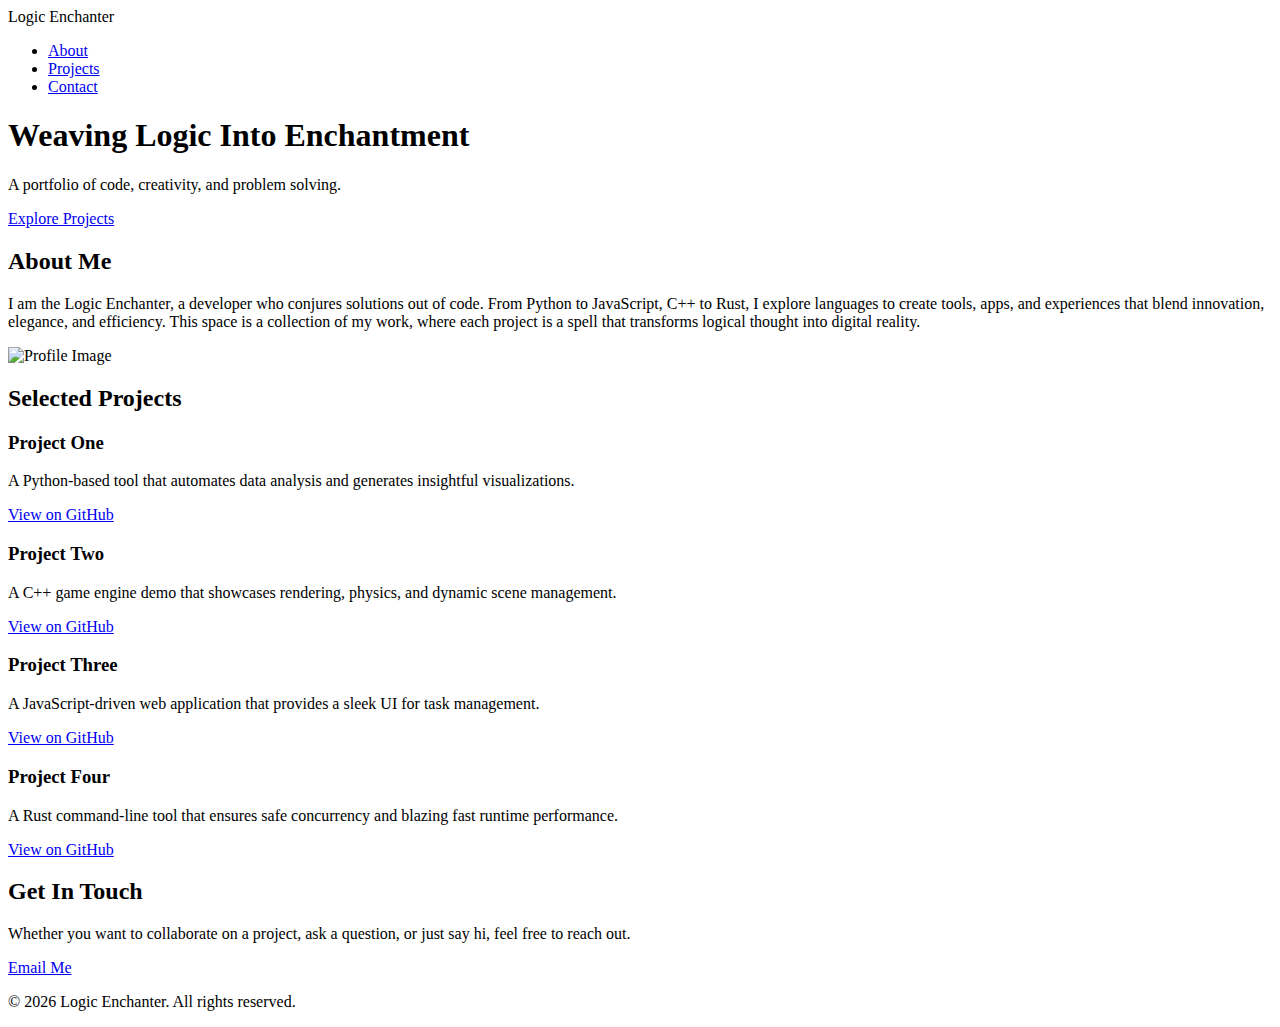
==== index.html @ b15a751e "Create index.html" ====
<!DOCTYPE html>
<html lang="en">
<head>
    <meta charset="UTF-8" />
    <meta name="description" content="Logic Enchanter - A Portfolio of Magical Code and Projects" />
    <meta name="viewport" content="width=device-width, initial-scale=1.0" />
    <title>Logic Enchanter</title>
    <link rel="stylesheet" href="style.css" />
    <!-- Example of Google Fonts -->
    <link rel="preconnect" href="https://fonts.googleapis.com" />
    <link rel="preconnect" href="https://fonts.gstatic.com" crossorigin />
    <link 
      href="https://fonts.googleapis.com/css2?family=Montserrat:wght@300;400;600;700&family=Source+Code+Pro:wght@400;600&display=swap" 
      rel="stylesheet"
    />
</head>
<body>
    <header>
        <nav>
            <div class="logo">Logic Enchanter</div>
            <div class="menu-toggle" id="mobile-menu">
                <div class="bar"></div>
            </div>
            <ul class="nav-list">
                <li><a href="#about">About</a></li>
                <li><a href="#projects">Projects</a></li>
                <li><a href="#contact">Contact</a></li>
            </ul>
        </nav>
        <div class="hero">
            <h1>Weaving Logic Into Enchantment</h1>
            <p>A portfolio of code, creativity, and problem solving.</p>
            <a class="btn" href="#projects">Explore Projects</a>
        </div>
    </header>

    <section id="about" class="about-section">
        <div class="content">
            <h2>About Me</h2>
            <p>
                I am the Logic Enchanter, a developer who conjures solutions out of code. 
                From Python to JavaScript, C++ to Rust, I explore languages to create tools, 
                apps, and experiences that blend innovation, elegance, and efficiency. This 
                space is a collection of my work, where each project is a spell that 
                transforms logical thought into digital reality.
            </p>
        </div>
        <div class="profile-image">
            <!-- You can replace this placeholder with your own image -->
            <img src="https://via.placeholder.com/400x400?text=Logic+Enchanter" alt="Profile Image" />
        </div>
    </section>

    <section id="projects" class="projects-section">
        <h2>Selected Projects</h2>
        <div class="projects-grid">
            <!-- Sample Project Card -->
            <div class="project-card">
                <h3>Project One</h3>
                <p>A Python-based tool that automates data analysis and generates insightful visualizations.</p>
                <a href="#" class="card-link">View on GitHub</a>
            </div>
            <div class="project-card">
                <h3>Project Two</h3>
                <p>A C++ game engine demo that showcases rendering, physics, and dynamic scene management.</p>
                <a href="#" class="card-link">View on GitHub</a>
            </div>
            <div class="project-card">
                <h3>Project Three</h3>
                <p>A JavaScript-driven web application that provides a sleek UI for task management.</p>
                <a href="#" class="card-link">View on GitHub</a>
            </div>
            <div class="project-card">
                <h3>Project Four</h3>
                <p>A Rust command-line tool that ensures safe concurrency and blazing fast runtime performance.</p>
                <a href="#" class="card-link">View on GitHub</a>
            </div>
        </div>
    </section>

    <section id="contact" class="contact-section">
        <h2>Get In Touch</h2>
        <p>
            Whether you want to collaborate on a project, ask a question, or just say hi, 
            feel free to reach out.
        </p>
        <a class="btn" href="mailto:your-email@example.com">Email Me</a>
    </section>

    <footer>
        <p>&copy; <span id="year"></span> Logic Enchanter. All rights reserved.</p>
    </footer>

    <script>
        // Update year automatically
        document.getElementById('year').textContent = new Date().getFullYear();

        // Mobile Menu Toggle
        const menu = document.querySelector('.nav-list');
        const menuBtn = document.querySelector('#mobile-menu');
        menuBtn.addEventListener('click', () => {
            menu.classList.toggle('active');
            menuBtn.classList.toggle('is-active');
        });
    </script>
</body>
</html>
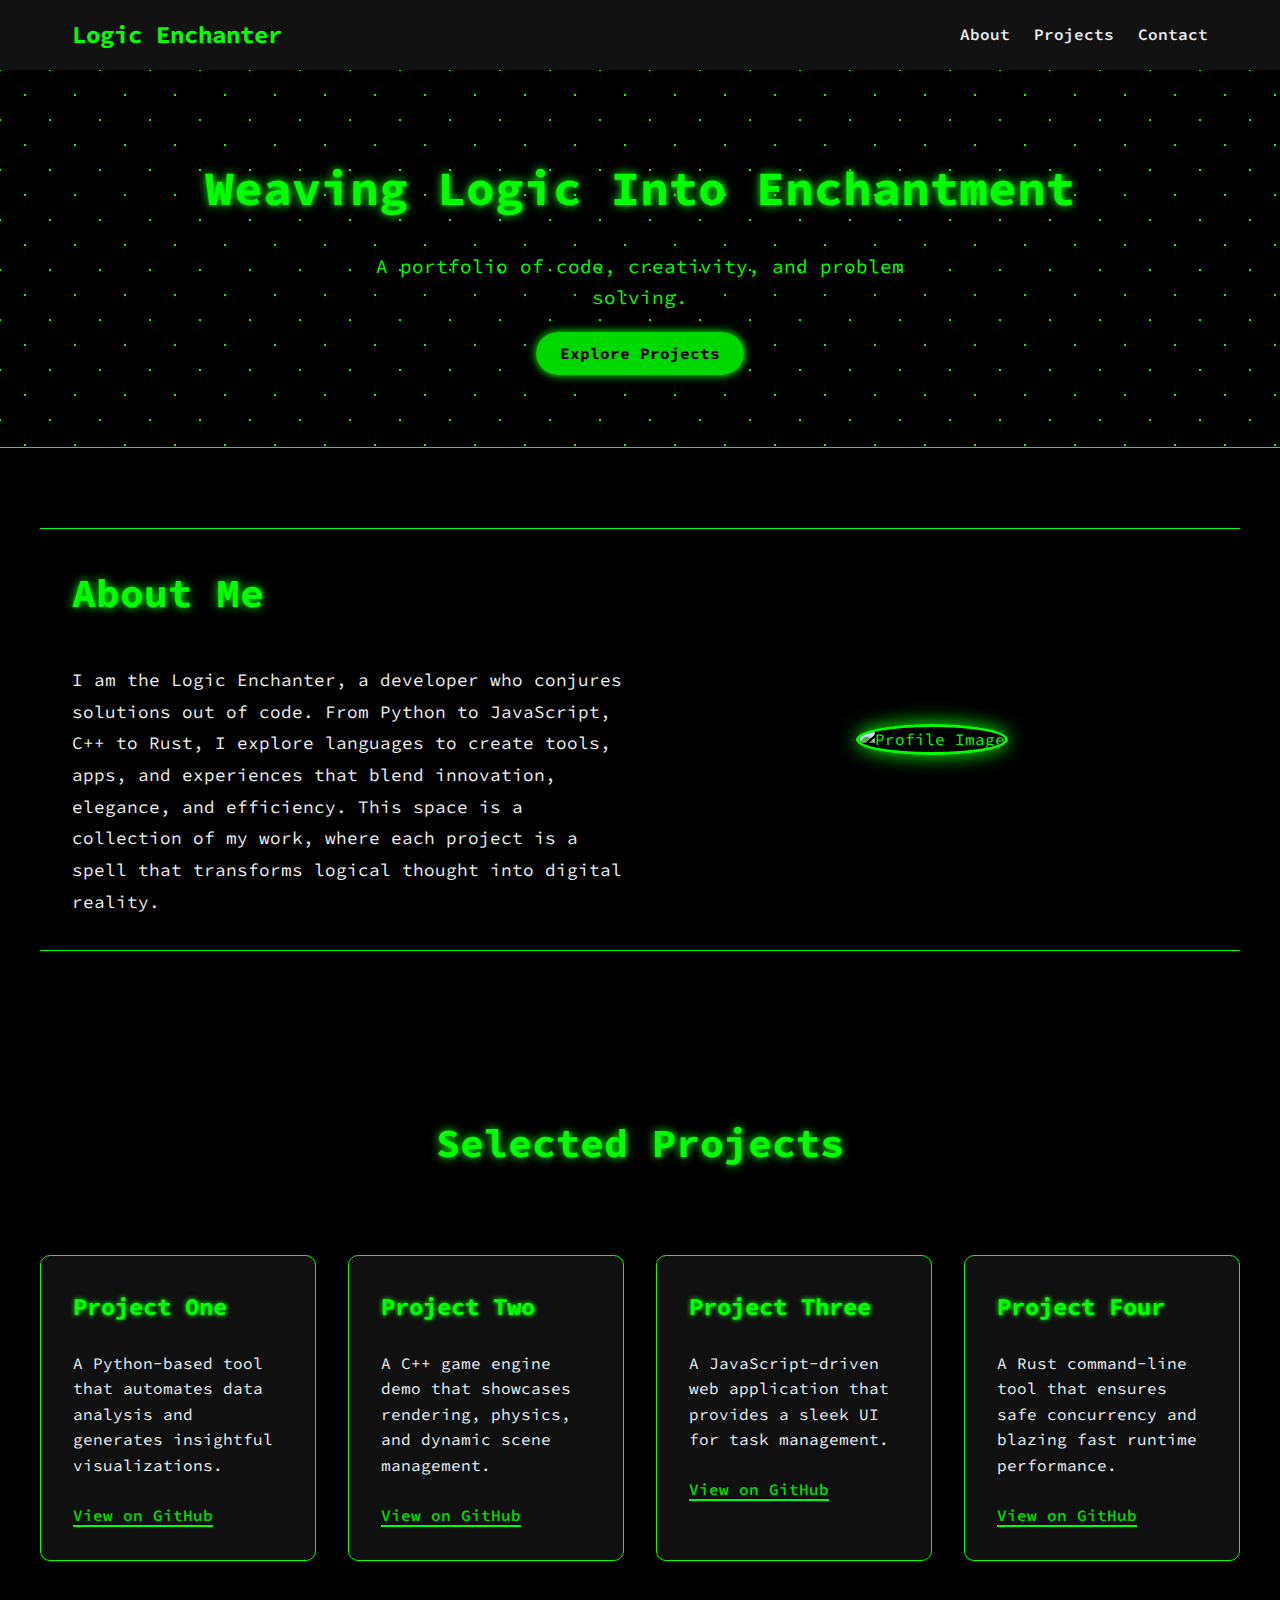
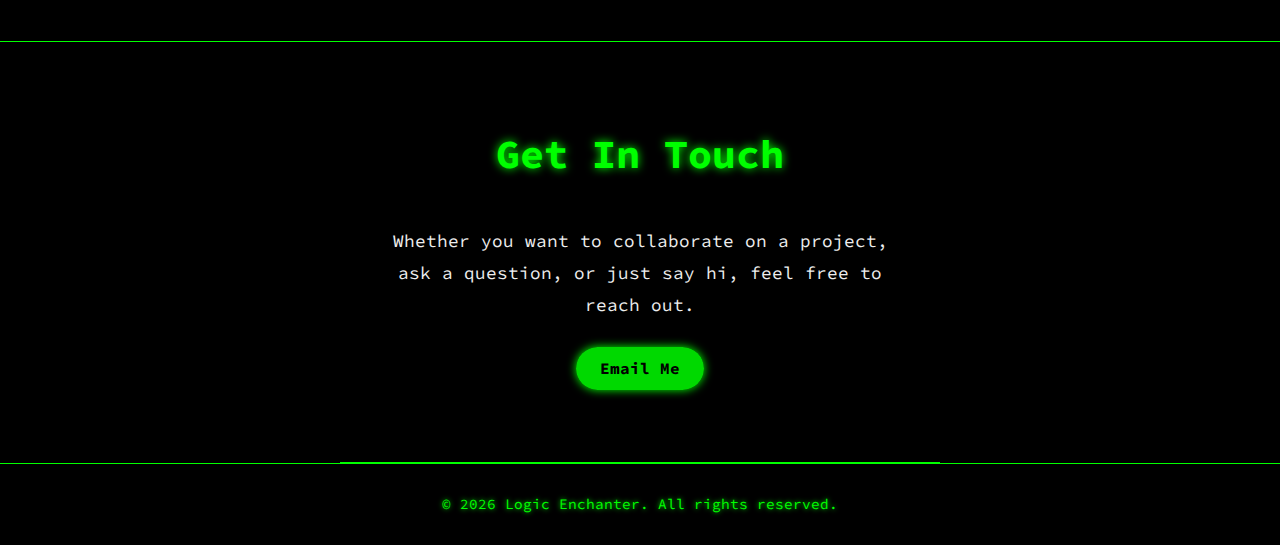
==== commit 91bc8519: "Update index.html" ====
--- a/index.html
+++ b/index.html
@@ -47,7 +47,7 @@
         </div>
         <div class="profile-image">
             <!-- You can replace this placeholder with your own image -->
-            <img src="https://via.placeholder.com/400x400?text=Logic+Enchanter" alt="Profile Image" />
+            <img src="https://github.com/logicenchanter/logicenchanter.github.io/blob/9cd4ff30966ad19efe6f9780f8fb76e797e10f11/files/techench.png" alt="Profile Image" />
         </div>
     </section>
 
--- a/style.css
+++ b/style.css
@@ -0,0 +1,333 @@
+:root {
+    --primary-color: #00ff00; /* Neon green for Matrix effect */
+    --secondary-color: #121212; /* Dark background */
+    --dark-color: #000;
+    --light-color: #eee;
+    --accent-color: #00d900; /* Slightly different green for accents */
+    --font-body: 'Source Code Pro', monospace; /* Monospace for a code-like feel */
+    --font-code: 'Source Code Pro', monospace;
+}
+
+/* Reset */
+* {
+    margin: 0;
+    padding: 0;
+    box-sizing: border-box;
+}
+
+body {
+    font-family: var(--font-body);
+    line-height: 1.6;
+    background: var(--dark-color);
+    color: var(--primary-color);
+    overflow-x: hidden;
+}
+
+/* NAVIGATION */
+header {
+    background: var(--secondary-color);
+    position: relative;
+    border-bottom: 1px solid #00ff00;
+}
+
+nav {
+    display: flex;
+    justify-content: space-between;
+    align-items: center;
+    padding: 1em 2em;
+    max-width: 1200px;
+    margin: 0 auto;
+}
+
+nav .logo {
+    font-size: 1.5rem;
+    font-weight: 700;
+    color: var(--primary-color);
+    font-family: var(--font-code);
+}
+
+.nav-list {
+    list-style: none;
+    display: flex;
+    gap: 1.5em;
+}
+
+.nav-list li a {
+    text-decoration: none;
+    color: var(--light-color);
+    font-weight: 600;
+    transition: color 0.3s;
+}
+
+.nav-list li a:hover {
+    color: var(--primary-color);
+}
+
+/* Mobile menu button */
+.menu-toggle {
+    display: none;
+    flex-direction: column;
+    cursor: pointer;
+}
+
+.bar {
+    height: 3px;
+    width: 25px;
+    background: var(--primary-color);
+    margin: 5px 0;
+    transition: all 0.3s;
+}
+
+/* HERO */
+.hero {
+    text-align: center;
+    padding: 5em 2em;
+    position: relative;
+    background: #000;
+    color: var(--primary-color);
+    /* Optional: Add a subtle matrix "rain" effect background */
+    background-image: radial-gradient(#00ff00 1px, transparent 1px),
+    radial-gradient(#00ff00 1px, transparent 1px);
+    background-position: 0 0, 25px 25px;
+    background-size: 50px 50px;
+}
+
+.hero h1 {
+    font-size: 3rem;
+    margin-bottom: 0.5em;
+    text-shadow: 0 0 10px #00ff00;
+}
+
+.hero p {
+    font-size: 1.2rem;
+    margin-bottom: 1em;
+    max-width: 600px;
+    margin: 0.5em auto 1.5em;
+}
+
+.hero .btn {
+    background: var(--accent-color);
+    color: var(--dark-color);
+    padding: 0.7em 1.5em;
+    border: none;
+    border-radius: 25px;
+    text-decoration: none;
+    font-weight: 700;
+    font-family: var(--font-code);
+    transition: background 0.3s, box-shadow 0.3s;
+    box-shadow: 0 0 10px #00ff00;
+}
+
+.hero .btn:hover {
+    background: #00ff00;
+    box-shadow: 0 0 15px #00ff00, 0 0 30px #00ff00;
+}
+
+/* ABOUT */
+.about-section {
+    display: flex;
+    flex-wrap: wrap;
+    align-items: center;
+    max-width: 1200px;
+    margin: 5em auto;
+    padding: 2em;
+    border-top: 1px solid #00ff00;
+    border-bottom: 1px solid #00ff00;
+}
+
+.about-section .content {
+    flex: 1;
+    min-width: 300px;
+    margin-right: 2em;
+}
+
+.about-section h2 {
+    font-size: 2.5rem;
+    margin-bottom: 1em;
+    text-shadow: 0 0 10px #00ff00;
+}
+
+.about-section p {
+    font-size: 1.1rem;
+    line-height: 1.8;
+    color: var(--light-color);
+}
+
+.profile-image {
+    flex: 1;
+    min-width: 300px;
+    text-align: center;
+}
+
+.profile-image img {
+    max-width: 100%;
+    border-radius: 50%;
+    border: 3px solid #00ff00;
+    box-shadow: 0 0 20px #00ff00;
+}
+
+/* PROJECTS */
+.projects-section {
+    background: var(--dark-color);
+    padding: 5em 2em;
+    text-align: center;
+    border-bottom: 1px solid #00ff00;
+}
+
+.projects-section h2 {
+    font-size: 2.5rem;
+    margin-bottom: 2em;
+    color: var(--primary-color);
+    text-shadow: 0 0 10px #00ff00;
+}
+
+.projects-grid {
+    display: grid;
+    grid-template-columns: repeat(auto-fit, minmax(250px, 1fr));
+    gap: 2em;
+    max-width: 1200px;
+    margin: 0 auto;
+}
+
+.project-card {
+    background: #101010;
+    border: 1px solid #00ff00;
+    border-radius: 10px;
+    padding: 2em;
+    transition: transform 0.3s, box-shadow 0.3s;
+    text-align: left;
+    position: relative;
+    color: var(--light-color);
+}
+
+.project-card h3 {
+    font-size: 1.5rem;
+    color: var(--primary-color);
+    margin-bottom: 1em;
+    text-shadow: 0 0 5px #00ff00;
+}
+
+.project-card p {
+    font-size: 1rem;
+    margin-bottom: 1.5em;
+    color: var(--light-color);
+}
+
+.project-card .card-link {
+    text-decoration: none;
+    font-weight: 600;
+    color: var(--accent-color);
+    font-family: var(--font-code);
+    border-bottom: 2px solid #00ff00;
+    transition: color 0.3s, text-shadow 0.3s;
+}
+
+.project-card:hover {
+    transform: translateY(-5px);
+    box-shadow: 0 10px 30px rgba(0,255,0,0.2);
+}
+
+.project-card:hover .card-link {
+    color: #00ff00;
+    text-shadow: 0 0 10px #00ff00;
+}
+
+/* CONTACT */
+.contact-section {
+    padding: 5em 2em;
+    text-align: center;
+    max-width: 600px;
+    margin: 0 auto;
+    border-bottom: 1px solid #00ff00;
+}
+
+.contact-section h2 {
+    font-size: 2.5rem;
+    margin-bottom: 1em;
+    color: var(--primary-color);
+    text-shadow: 0 0 10px #00ff00;
+}
+
+.contact-section p {
+    font-size: 1.1rem;
+    line-height: 1.8;
+    margin-bottom: 2em;
+    color: var(--light-color);
+}
+
+.contact-section .btn {
+    background: var(--accent-color);
+    color: var(--dark-color);
+    padding: 0.7em 1.5em;
+    border: none;
+    border-radius: 25px;
+    text-decoration: none;
+    font-weight: 700;
+    font-family: var(--font-code);
+    transition: background 0.3s, box-shadow 0.3s;
+    box-shadow: 0 0 10px #00ff00;
+}
+
+.contact-section .btn:hover {
+    background: #00ff00;
+    box-shadow: 0 0 15px #00ff00, 0 0 30px #00ff00;
+}
+
+/* FOOTER */
+footer {
+    text-align: center;
+    padding: 2em;
+    background: #000;
+    color: var(--primary-color);
+    font-size: 0.9rem;
+    border-top: 1px solid #00ff00;
+    text-shadow: 0 0 5px #00ff00;
+}
+
+/* RESPONSIVE */
+@media (max-width: 768px) {
+    nav .nav-list {
+        position: absolute;
+        top: 70px;
+        right: 0;
+        width: 200px;
+        flex-direction: column;
+        background: var(--secondary-color);
+        border: 1px solid #00ff00;
+        transform: translateX(100%);
+        transition: transform 0.3s;
+        padding: 1em;
+    }
+
+    nav .nav-list.active {
+        transform: translateX(0);
+    }
+
+    .menu-toggle {
+        display: flex;
+    }
+
+    .about-section {
+        flex-direction: column;
+    }
+
+    .about-section .content {
+        margin: 0 0 2em 0;
+    }
+
+    .hero h1 {
+        font-size: 2.5rem;
+    }
+}
+
+.menu-toggle.is-active .bar:nth-child(2) {
+    opacity: 0;
+}
+
+.menu-toggle.is-active .bar:nth-child(1) {
+    transform: translateY(8px) rotate(45deg);
+}
+
+.menu-toggle.is-active .bar:nth-child(3) {
+    transform: translateY(-8px) rotate(-45deg);
+}
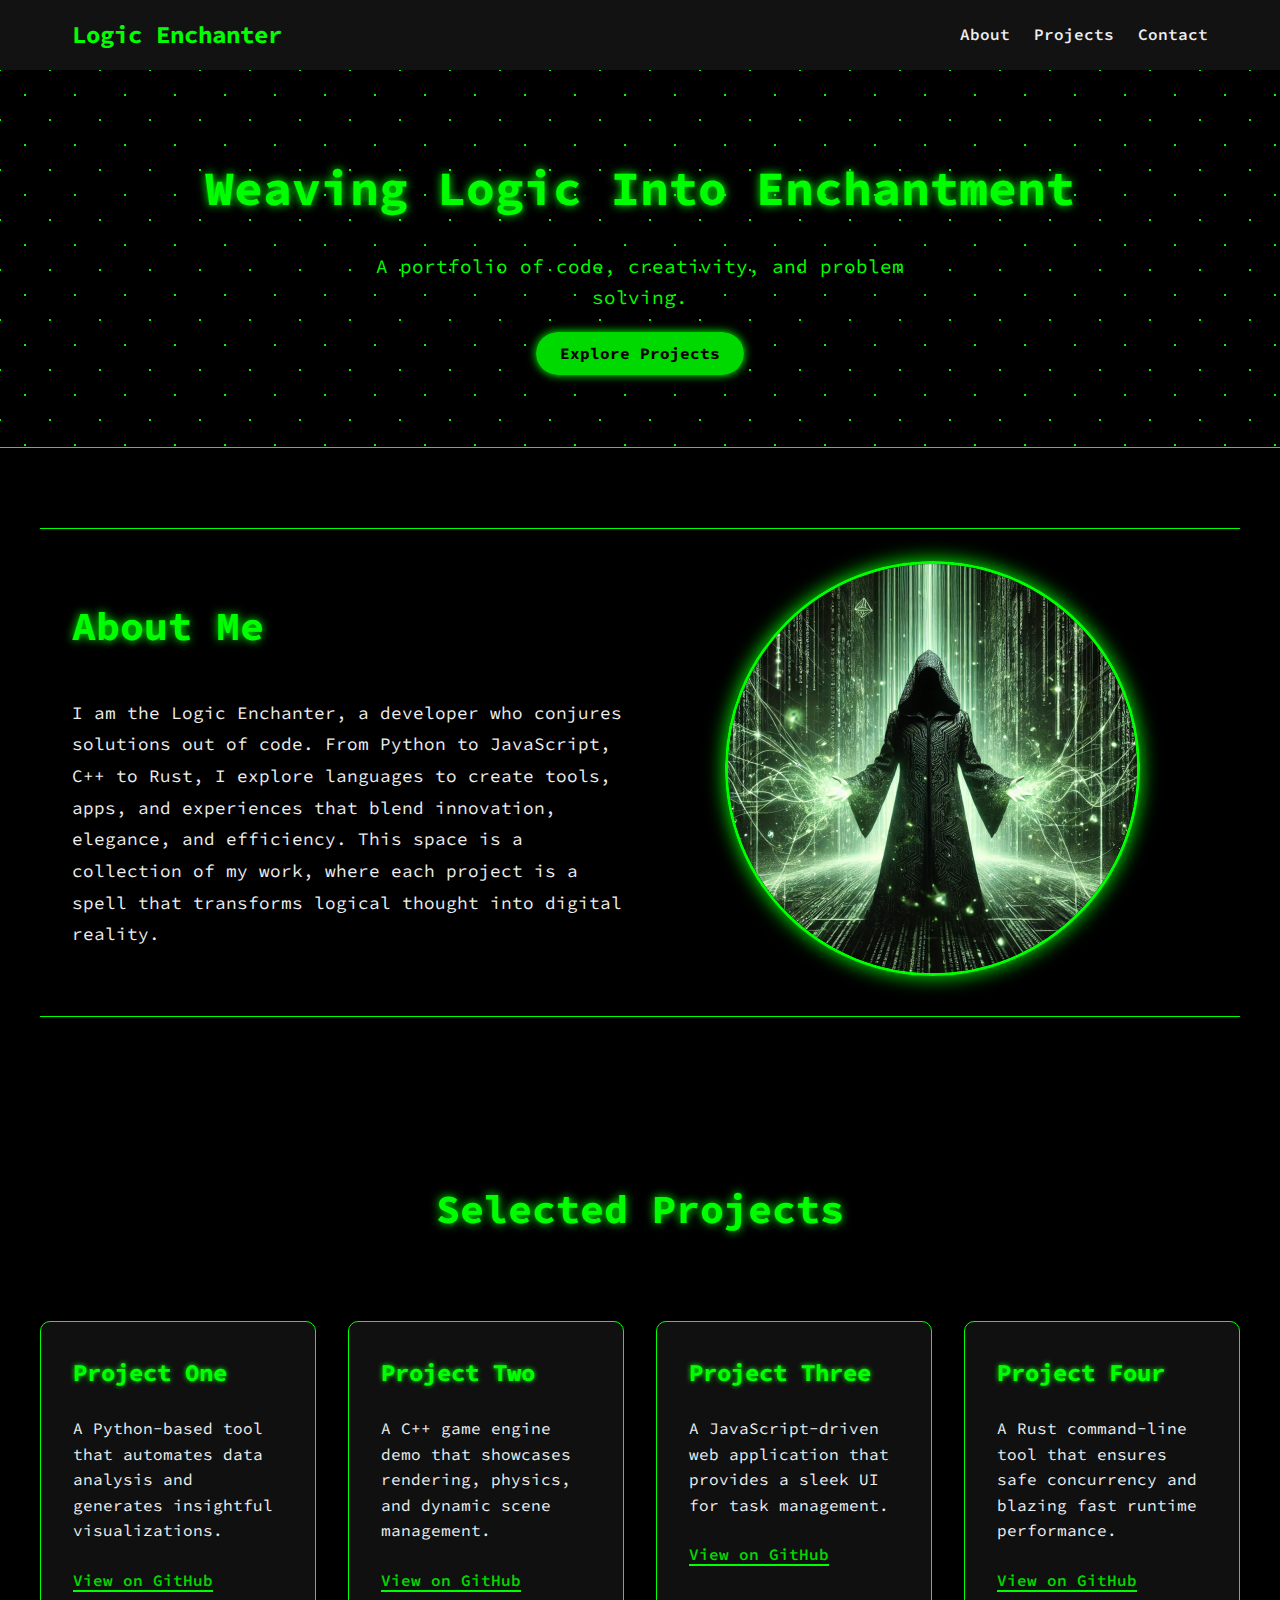
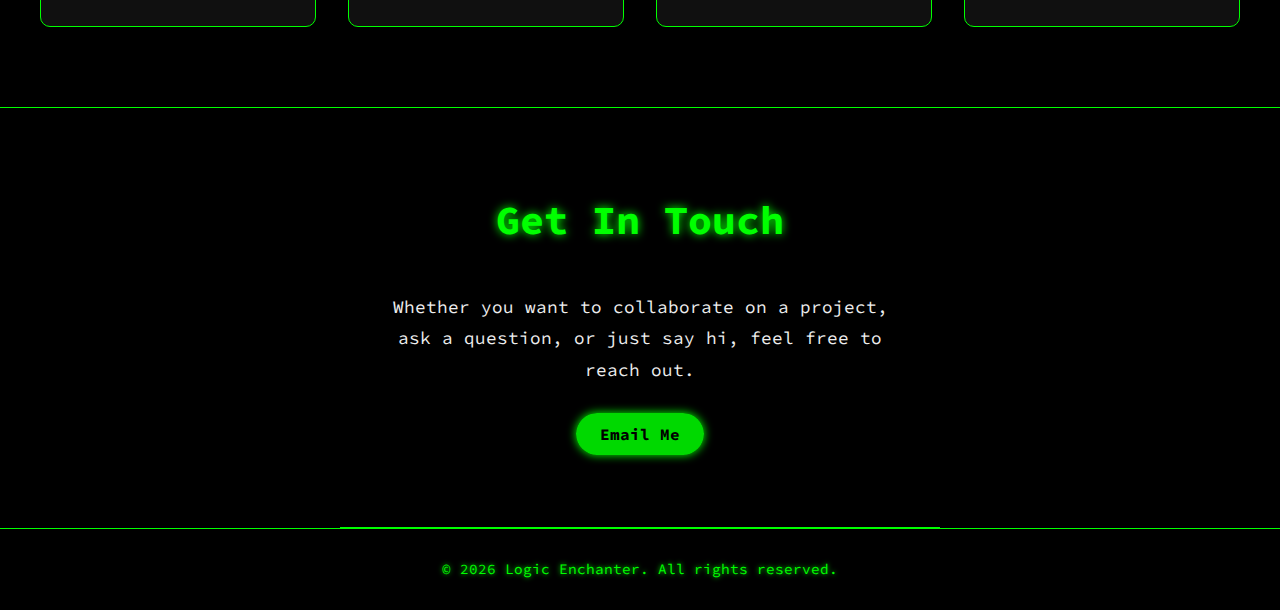
==== commit ff8568be: "Update index.html" ====
--- a/index.html
+++ b/index.html
@@ -47,7 +47,7 @@
         </div>
         <div class="profile-image">
             <!-- You can replace this placeholder with your own image -->
-            <img src="https://github.com/logicenchanter/logicenchanter.github.io/blob/9cd4ff30966ad19efe6f9780f8fb76e797e10f11/files/techench.png" alt="Profile Image" />
+            <img src="files/techench.png" alt="Profile Image" />
         </div>
     </section>
 
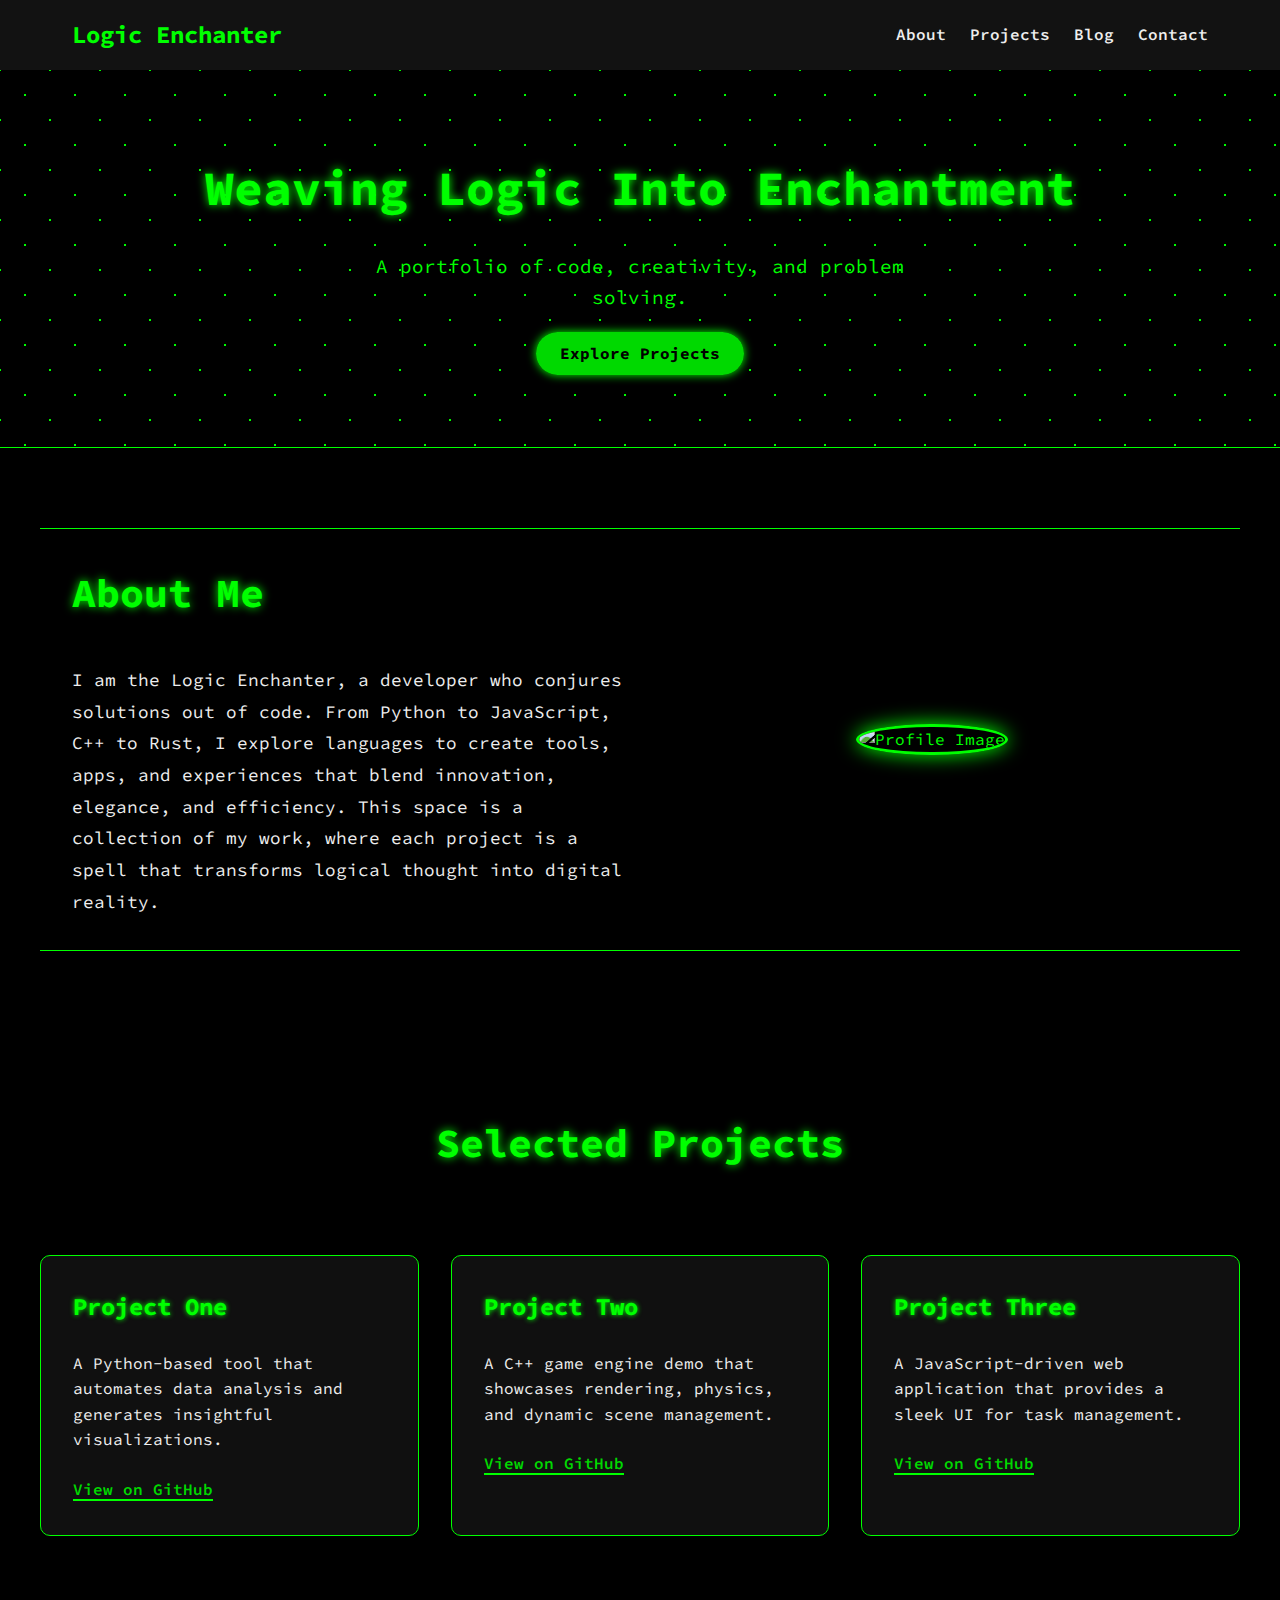
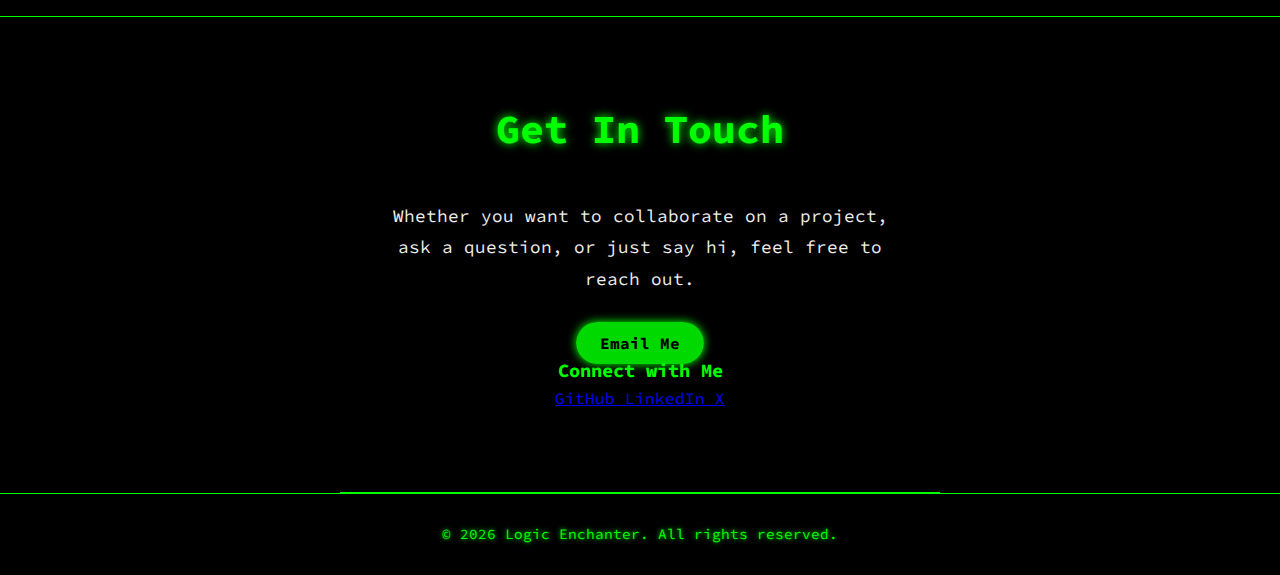
==== commit 2dacafa7: "Update index.html" ====
--- a/index.html
+++ b/index.html
@@ -6,12 +6,22 @@
     <meta name="viewport" content="width=device-width, initial-scale=1.0" />
     <title>Logic Enchanter</title>
     <link rel="stylesheet" href="style.css" />
+
     <!-- Example of Google Fonts -->
     <link rel="preconnect" href="https://fonts.googleapis.com" />
     <link rel="preconnect" href="https://fonts.gstatic.com" crossorigin />
     <link 
       href="https://fonts.googleapis.com/css2?family=Montserrat:wght@300;400;600;700&family=Source+Code+Pro:wght@400;600&display=swap" 
       rel="stylesheet"
+    />
+
+    <!-- Font Awesome for Icons -->
+    <link 
+      rel="stylesheet" 
+      href="https://cdnjs.cloudflare.com/ajax/libs/font-awesome/6.0.0-beta3/css/all.min.css" 
+      integrity="sha512-jQikAnYgPKfT8hMB54cCeC0skDzM6FatCsXpT74VI84fncKuEZkZFYV20p1LuTDyYva4YuM/ze0kBpFpdXfzIA==" 
+      crossorigin="anonymous" 
+      referrerpolicy="no-referrer" 
     />
 </head>
 <body>
@@ -20,11 +30,14 @@
             <div class="logo">Logic Enchanter</div>
             <div class="menu-toggle" id="mobile-menu">
                 <div class="bar"></div>
+                <div class="bar"></div>
+                <div class="bar"></div>
             </div>
             <ul class="nav-list">
-                <li><a href="#about">About</a></li>
-                <li><a href="#projects">Projects</a></li>
-                <li><a href="#contact">Contact</a></li>
+                <li><a href="index.html#about">About</a></li>
+                <li><a href="index.html#projects">Projects</a></li>
+                <li><a href="blog.html">Blog</a></li>
+                <li><a href="index.html#contact">Contact</a></li>
             </ul>
         </nav>
         <div class="hero">
@@ -38,16 +51,16 @@
         <div class="content">
             <h2>About Me</h2>
             <p>
-                I am the Logic Enchanter, a developer who conjures solutions out of code. 
-                From Python to JavaScript, C++ to Rust, I explore languages to create tools, 
-                apps, and experiences that blend innovation, elegance, and efficiency. This 
-                space is a collection of my work, where each project is a spell that 
+                I am the Logic Enchanter, a developer who conjures solutions out of code.
+                From Python to JavaScript, C++ to Rust, I explore languages to create tools,
+                apps, and experiences that blend innovation, elegance, and efficiency. This
+                space is a collection of my work, where each project is a spell that
                 transforms logical thought into digital reality.
             </p>
         </div>
         <div class="profile-image">
-            <!-- You can replace this placeholder with your own image -->
-            <img src="files/techench.png" alt="Profile Image" />
+            <!-- Replace this placeholder with your own image -->
+            <img src="https://via.placeholder.com/400x400?text=Logic+Enchanter" alt="Profile Image" />
         </div>
     </section>
 
@@ -70,11 +83,6 @@
                 <p>A JavaScript-driven web application that provides a sleek UI for task management.</p>
                 <a href="#" class="card-link">View on GitHub</a>
             </div>
-            <div class="project-card">
-                <h3>Project Four</h3>
-                <p>A Rust command-line tool that ensures safe concurrency and blazing fast runtime performance.</p>
-                <a href="#" class="card-link">View on GitHub</a>
-            </div>
         </div>
     </section>
 
@@ -85,6 +93,22 @@
             feel free to reach out.
         </p>
         <a class="btn" href="mailto:your-email@example.com">Email Me</a>
+        
+        <!-- Social Accounts Section -->
+        <div class="social-section">
+            <h3>Connect with Me</h3>
+            <div class="social-links">
+                <a href="https://github.com/your-github" target="_blank" rel="noopener">
+                    <i class="fab fa-github"></i> GitHub
+                </a>
+                <a href="https://www.linkedin.com/in/your-linkedin" target="_blank" rel="noopener">
+                    <i class="fab fa-linkedin"></i> LinkedIn
+                </a>
+                <a href="https://twitter.com/your-x-account" target="_blank" rel="noopener">
+                    <i class="fab fa-twitter"></i> X
+                </a>
+            </div>
+        </div>
     </section>
 
     <footer>
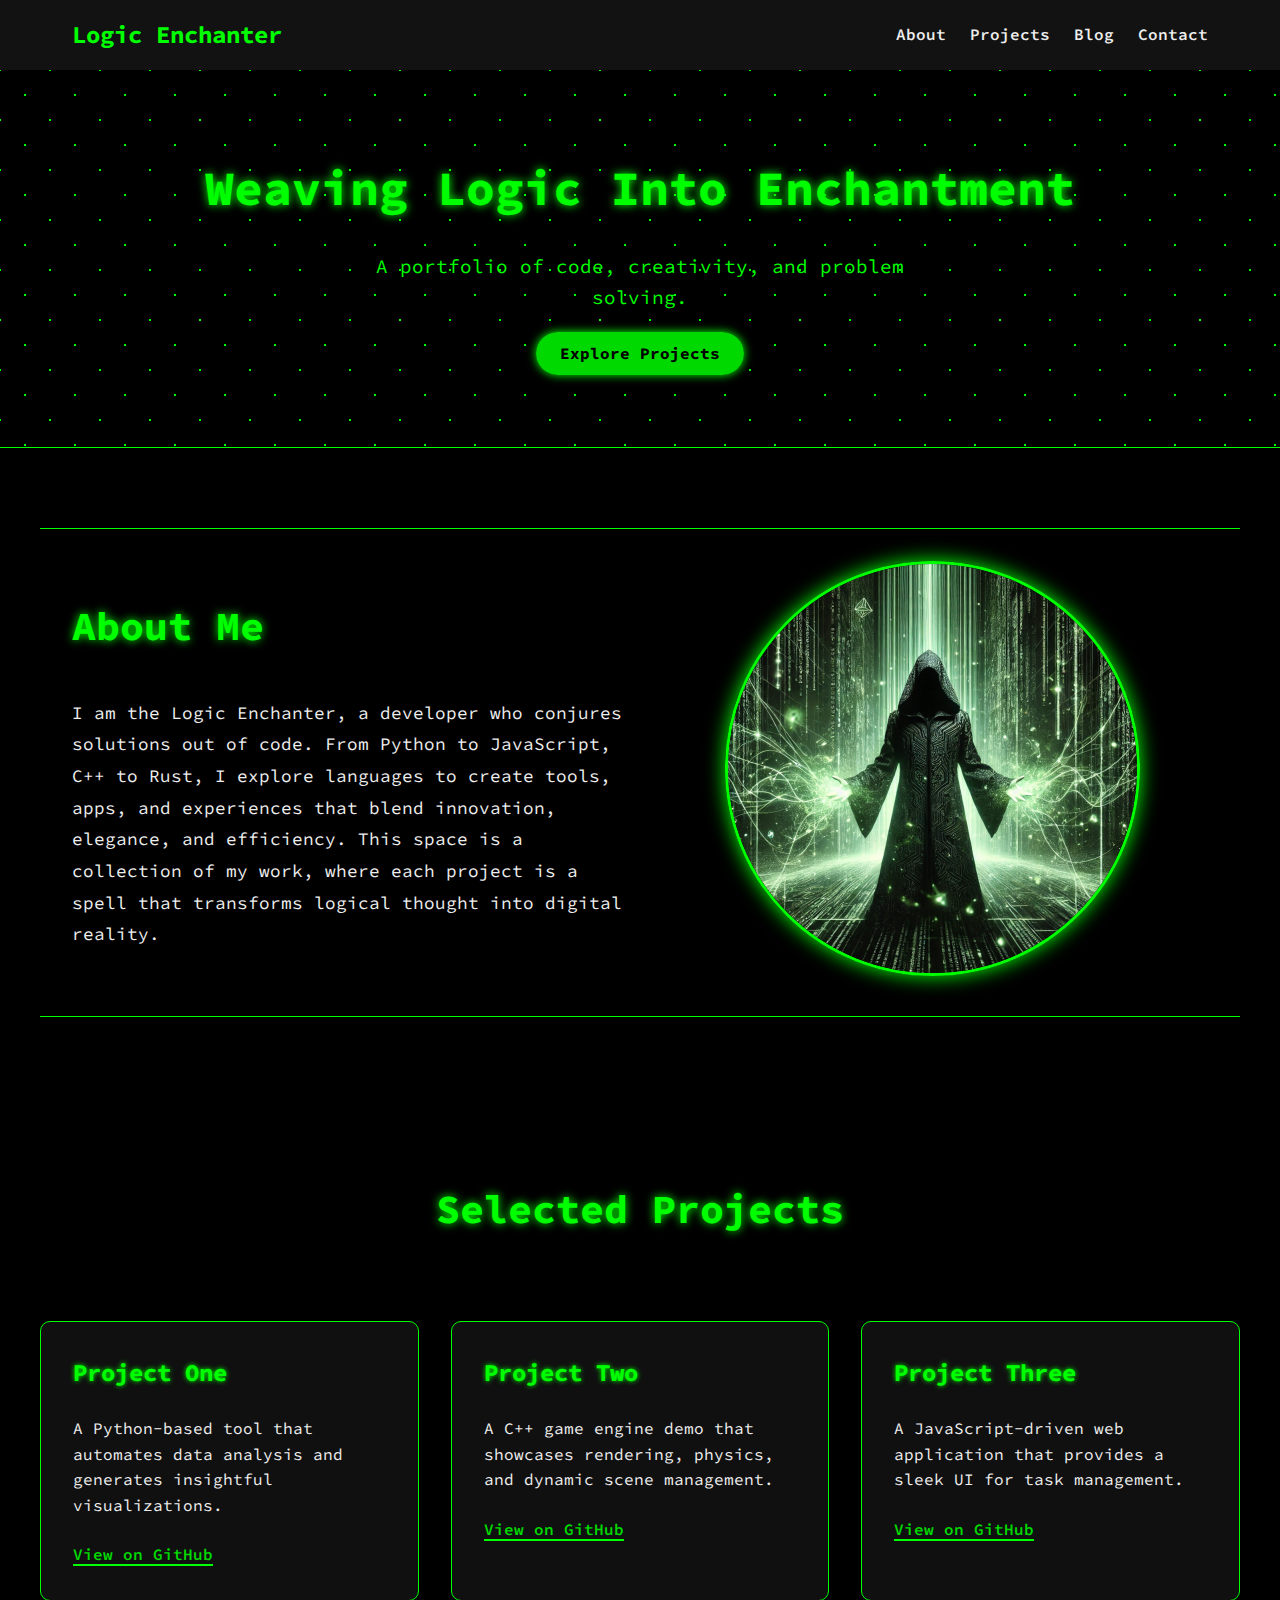
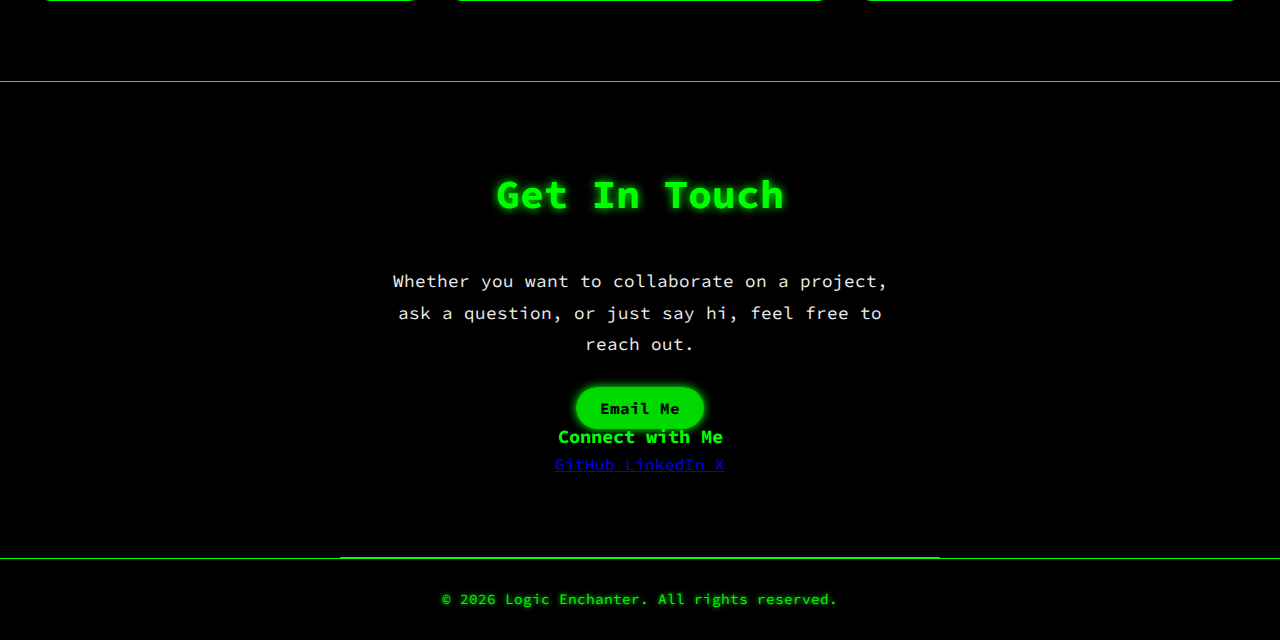
==== commit fca290ac: "Update index.html" ====
--- a/index.html
+++ b/index.html
@@ -60,7 +60,7 @@
         </div>
         <div class="profile-image">
             <!-- Replace this placeholder with your own image -->
-            <img src="https://via.placeholder.com/400x400?text=Logic+Enchanter" alt="Profile Image" />
+            <img src="files/techench.png" alt="Profile Image" />
         </div>
     </section>
 
--- a/style.css
+++ b/style.css
@@ -331,3 +331,99 @@
 .menu-toggle.is-active .bar:nth-child(3) {
     transform: translateY(-8px) rotate(-45deg);
 }
+
+
+/* BLOG PAGE ADDITIONS */
+
+/* Hero banner for the blog page (slightly different from main hero) */
+.hero-blog {
+    background: #000; /* or var(--dark-color) */
+    color: var(--primary-color);
+    padding: 3em 2em;
+    background-image: radial-gradient(#00ff00 1px, transparent 1px),
+                      radial-gradient(#00ff00 1px, transparent 1px);
+    background-position: 0 0, 25px 25px;
+    background-size: 50px 50px;
+}
+
+.hero-blog h1 {
+    font-size: 2.5rem;
+    margin-bottom: 0.5em;
+    text-shadow: 0 0 10px var(--primary-color);
+}
+
+.hero-blog p {
+    font-size: 1.2rem;
+    margin: 0.5em auto 0;
+    max-width: 600px;
+    text-shadow: 0 0 5px var(--primary-color);
+}
+
+/* Blog Section */
+.blog-section {
+    padding: 4em 2em;
+    max-width: 1200px;
+    margin: 0 auto;
+    border-bottom: 1px solid var(--primary-color);
+}
+
+.blog-container {
+    display: flex;
+    flex-direction: column;
+    gap: 2em;
+}
+
+.blog-post {
+    background: #101010;
+    border: 1px solid var(--primary-color);
+    padding: 2em;
+    border-radius: 10px;
+    transition: transform 0.3s, box-shadow 0.3s;
+    position: relative;
+    color: var(--light-color);
+}
+
+.blog-post:hover {
+    transform: translateY(-5px);
+    box-shadow: 0 10px 30px rgba(0, 255, 0, 0.2);
+}
+
+.post-date {
+    font-size: 0.85rem;
+    color: #999; 
+    display: block;
+    margin-bottom: 0.5em;
+}
+
+.post-title {
+    font-size: 1.8rem;
+    color: var(--primary-color);
+    margin-bottom: 0.6em;
+    text-shadow: 0 0 5px var(--primary-color);
+}
+
+.post-excerpt {
+    font-size: 1rem;
+    margin-bottom: 1em;
+    line-height: 1.6;
+    color: var(--light-color);
+}
+
+.post-read-more {
+    color: var(--accent-color);
+    font-weight: 600;
+    font-family: var(--font-code);
+    text-decoration: none;
+    border-bottom: 2px solid var(--primary-color);
+    transition: color 0.3s, text-shadow 0.3s;
+}
+
+.post-read-more:hover {
+    color: var(--primary-color);
+    text-shadow: 0 0 5px var(--primary-color);
+}
+
+/* Optional: Active nav link styling (blog link) */
+.nav-list a.active {
+    border-bottom: 2px solid var(--primary-color);
+}
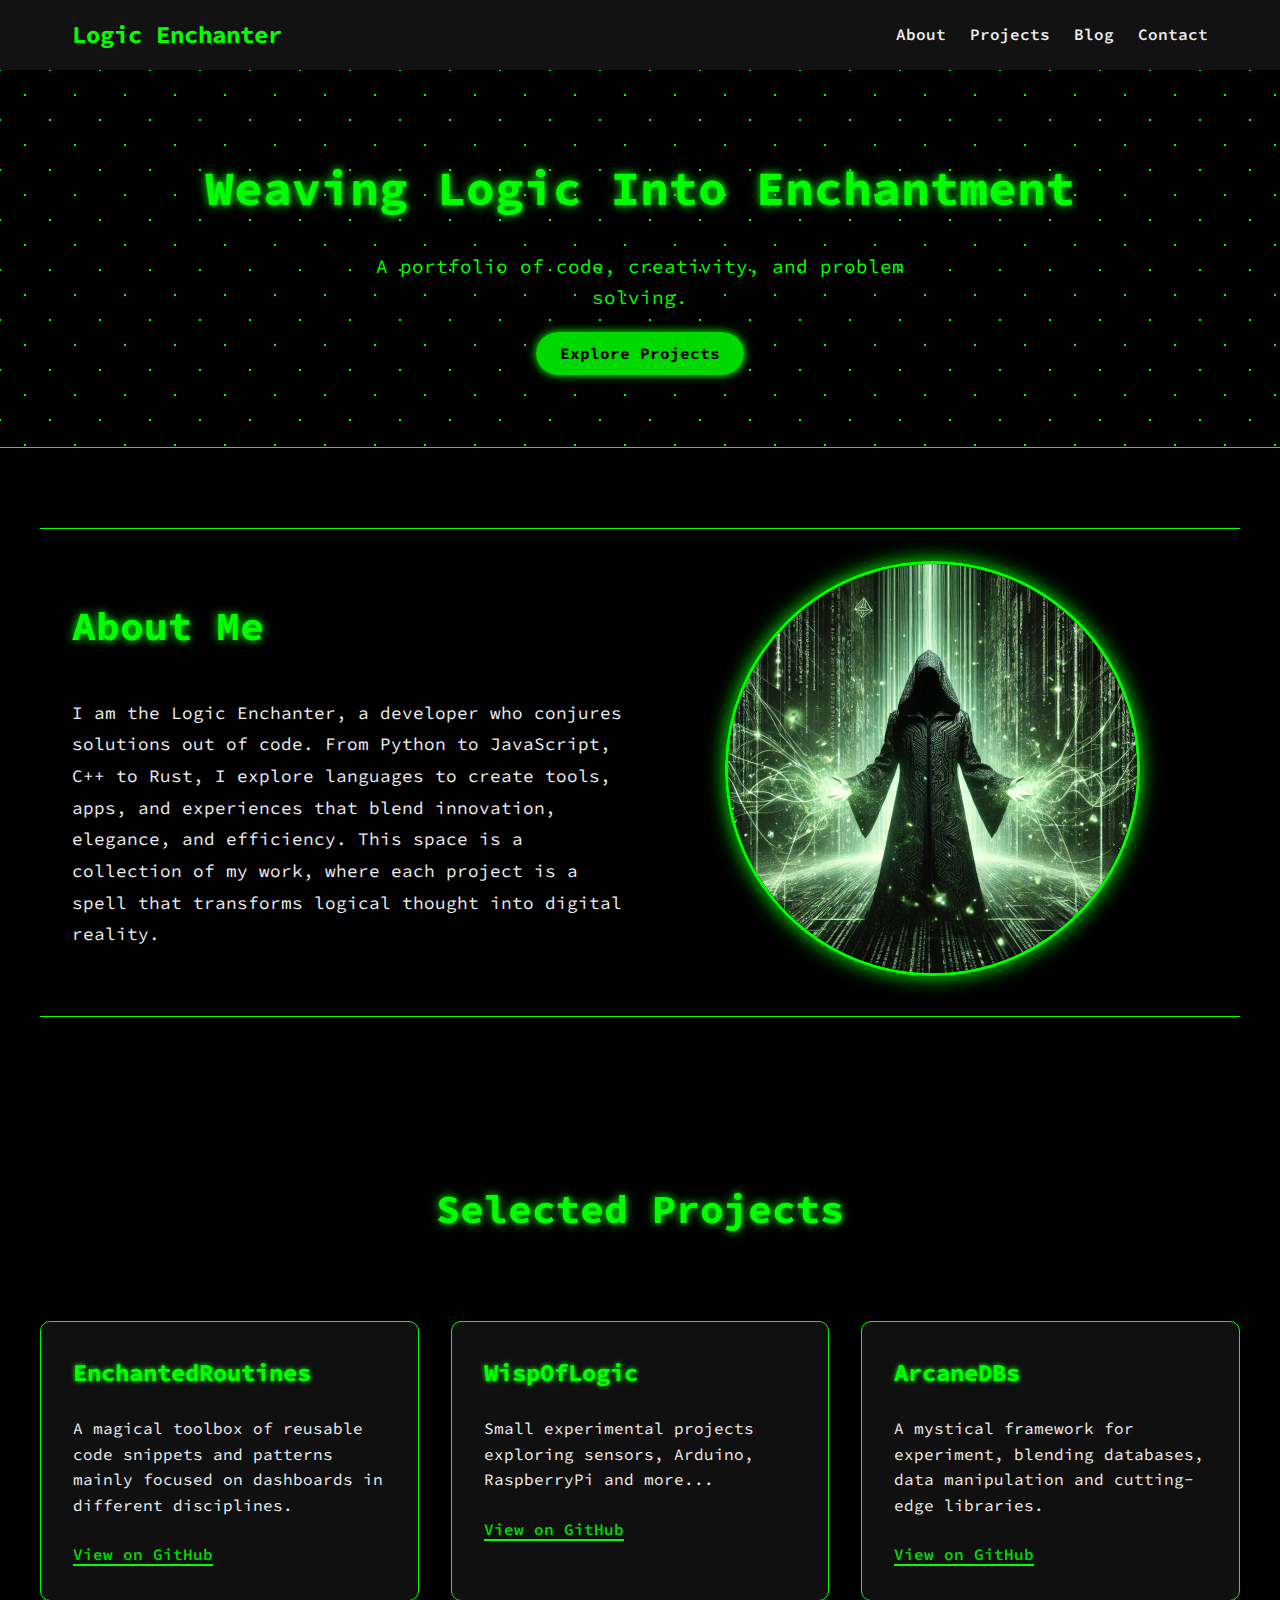
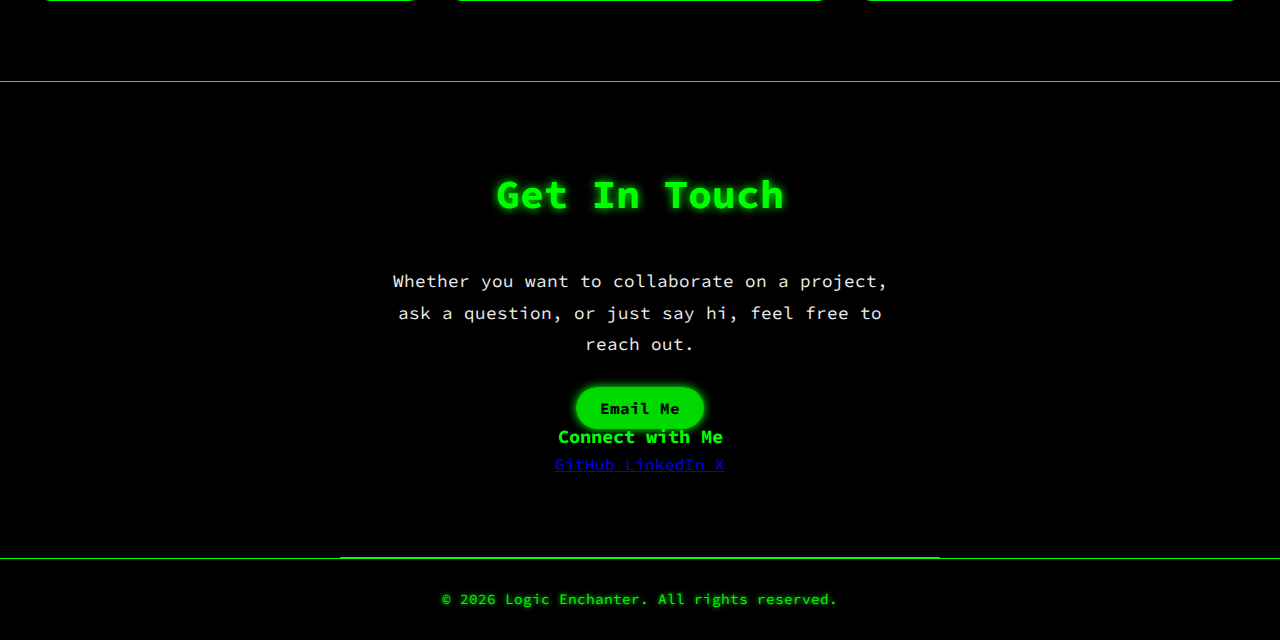
==== commit c1039f11: "Update index.html" ====
--- a/index.html
+++ b/index.html
@@ -69,19 +69,19 @@
         <div class="projects-grid">
             <!-- Sample Project Card -->
             <div class="project-card">
-                <h3>Project One</h3>
-                <p>A Python-based tool that automates data analysis and generates insightful visualizations.</p>
-                <a href="#" class="card-link">View on GitHub</a>
+                <h3>EnchantedRoutines</h3>
+                <p>A magical toolbox of reusable code snippets and patterns mainly focused on dashboards in different disciplines.</p>
+                <a href="https://github.com/LogicEnchanter/EnchantedRoutines" class="card-link">View on GitHub</a>
             </div>
             <div class="project-card">
-                <h3>Project Two</h3>
-                <p>A C++ game engine demo that showcases rendering, physics, and dynamic scene management.</p>
-                <a href="#" class="card-link">View on GitHub</a>
+                <h3>WispOfLogic</h3>
+                <p>Small experimental projects exploring sensors, Arduino, RaspberryPi and more...</p>
+                <a href="https://github.com/LogicEnchanter/WispOfLogic" class="card-link">View on GitHub</a>
             </div>
             <div class="project-card">
-                <h3>Project Three</h3>
-                <p>A JavaScript-driven web application that provides a sleek UI for task management.</p>
-                <a href="#" class="card-link">View on GitHub</a>
+                <h3>ArcaneDBs</h3>
+                <p>A mystical framework for experiment, blending databases, data manipulation and cutting-edge libraries.</p>
+                <a href="https://github.com/LogicEnchanter/ArcaneDBs" class="card-link">View on GitHub</a>
             </div>
         </div>
     </section>
